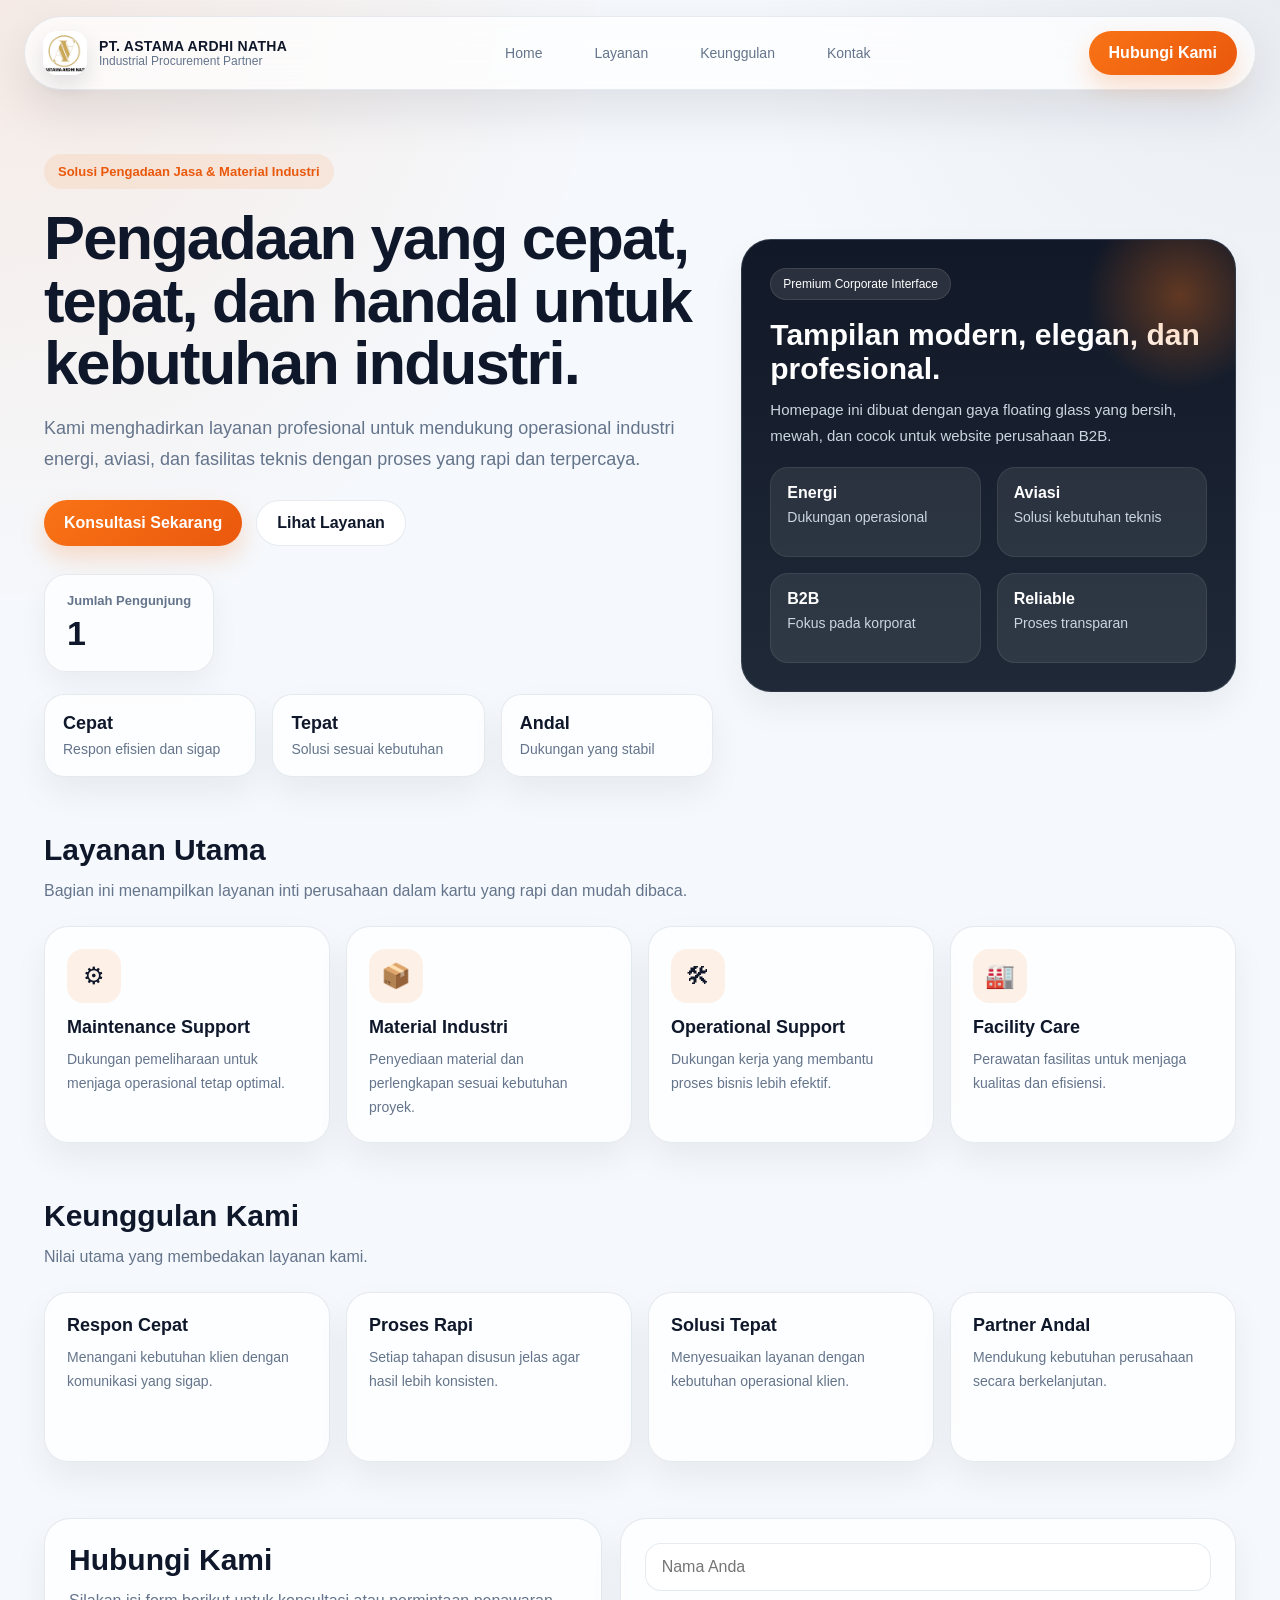
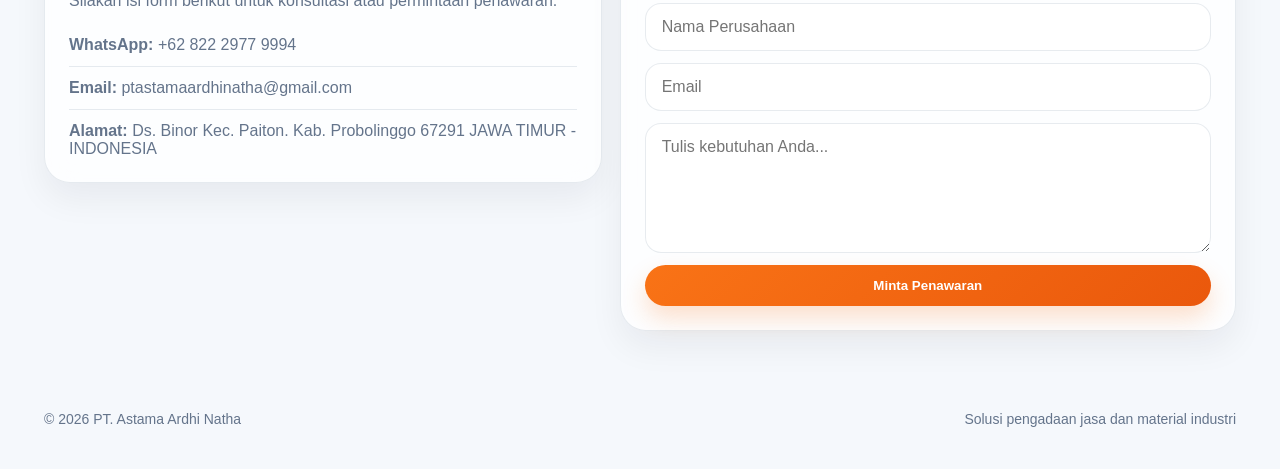
==== index.html @ fc47c4bd "Add files via upload" ====
<!DOCTYPE html>
<html lang="id">
<head>
    <head>
  <meta charset="UTF-8" />
  <meta name="viewport" content="width=device-width, initial-scale=1.0" />
  <title>PT. Astama Ardhi Natha | Pengadaan Jasa dan Material Industri</title>
  <meta name="description" content="PT. Astama Ardhi Natha menyediakan solusi pengadaan jasa dan material industri yang cepat, tepat, dan andal untuk kebutuhan bisnis Anda." />
  <meta name="keywords" content="pengadaan industri, material industri, jasa industri, perusahaan procurement, PT Astama Ardhi Natha" />
  <meta name="author" content="PT. Astama Ardhi Natha" />

  <meta property="og:title" content="PT. Astama Ardhi Natha" />
  <meta property="og:description" content="Solusi pengadaan jasa dan material industri yang profesional dan terpercaya." />
  <meta property="og:type" content="website" />
  <meta property="og:image" content="logo.jpeg" />
  <meta property="og:url" content="https://domainkamu.com" />

  <link rel="canonical" href="https://domainkamu.com" />
  <link rel="stylesheet" href="style.css" />
</head>
  <meta charset="UTF-8" />
  <meta name="viewport" content="width=device-width, initial-scale=1.0" />
  <title>PT. Astama Ardhi Natha</title>
  <link rel="stylesheet" href="style.css" />
</head>
<body>
  <header class="nav-wrap">
    <div class="navbar">
      <div class="logo">
        <img src="logo.jpeg" alt="Logo Perusahaan" class="logo-img" />
        <div class="logo-text">
            <span class="logo-title">PT. ASTAMA ARDHI NATHA</span>
            <span class="logo-subtitle">Industrial Procurement Partner</span>
    </div>
    </div>

      <nav class="nav-links">
        <a href="#home">Home</a>
        <a href="#layanan">Layanan</a>
        <a href="#keunggulan">Keunggulan</a>
        <a href="#kontak">Kontak</a>
      </nav>

      <a class="nav-cta" href="#kontak">Hubungi Kami</a>
    </div>
  </header>

  <main>
    <section class="hero" id="home">
      <div class="hero-content">
        <div class="badge">Solusi Pengadaan Jasa & Material Industri</div>
        <h1>Pengadaan yang cepat, tepat, dan handal untuk kebutuhan industri.</h1>
        <p>
          Kami menghadirkan layanan profesional untuk mendukung operasional industri energi, aviasi, dan fasilitas teknis dengan proses yang rapi dan terpercaya.
        </p>

        <div class="hero-buttons">
          <a class="btn-primary" href="#kontak">Konsultasi Sekarang</a>
          <a class="btn-secondary" href="#layanan">Lihat Layanan</a>
        </div>

        <div class="visitor-box">
          <div class="visitor-label">Jumlah Pengunjung</div>
          <div class="visitor-count" id="visitorCount">0</div>
        </div>

        <div class="stats">
          <div class="stat-card">
            <strong>Cepat</strong>
            <span>Respon efisien dan sigap</span>
          </div>
          <div class="stat-card">
            <strong>Tepat</strong>
            <span>Solusi sesuai kebutuhan</span>
          </div>
          <div class="stat-card">
            <strong>Andal</strong>
            <span>Dukungan yang stabil</span>
          </div>
        </div>
      </div>

      <div class="hero-card">
        <div>
          <div class="hero-tag">Premium Corporate Interface</div>
          <h2>Tampilan modern, elegan, dan profesional.</h2>
          <p>
            Homepage ini dibuat dengan gaya floating glass yang bersih, mewah, dan cocok untuk website perusahaan B2B.
          </p>
        </div>

        <div class="mini-grid">
          <div class="mini-card">
            <strong>Energi</strong>
            <span>Dukungan operasional</span>
          </div>
          <div class="mini-card">
            <strong>Aviasi</strong>
            <span>Solusi kebutuhan teknis</span>
          </div>
          <div class="mini-card">
            <strong>B2B</strong>
            <span>Fokus pada korporat</span>
          </div>
          <div class="mini-card">
            <strong>Reliable</strong>
            <span>Proses transparan</span>
          </div>
        </div>
      </div>
    </section>

    <section class="section" id="layanan">
      <h2>Layanan Utama</h2>
      <p>Bagian ini menampilkan layanan inti perusahaan dalam kartu yang rapi dan mudah dibaca.</p>

      <div class="grid-4">
        <article class="info-card">
          <div class="icon">⚙</div>
          <h3>Maintenance Support</h3>
          <p>Dukungan pemeliharaan untuk menjaga operasional tetap optimal.</p>
        </article>

        <article class="info-card">
          <div class="icon">📦</div>
          <h3>Material Industri</h3>
          <p>Penyediaan material dan perlengkapan sesuai kebutuhan proyek.</p>
        </article>

        <article class="info-card">
          <div class="icon">🛠</div>
          <h3>Operational Support</h3>
          <p>Dukungan kerja yang membantu proses bisnis lebih efektif.</p>
        </article>

        <article class="info-card">
          <div class="icon">🏭</div>
          <h3>Facility Care</h3>
          <p>Perawatan fasilitas untuk menjaga kualitas dan efisiensi.</p>
        </article>
      </div>
    </section>

    <section class="section" id="keunggulan">
      <h2>Keunggulan Kami</h2>
      <p>Nilai utama yang membedakan layanan kami.</p>

      <div class="grid-4">
        <article class="info-card">
          <h3>Respon Cepat</h3>
          <p>Menangani kebutuhan klien dengan komunikasi yang sigap.</p>
        </article>

        <article class="info-card">
          <h3>Proses Rapi</h3>
          <p>Setiap tahapan disusun jelas agar hasil lebih konsisten.</p>
        </article>

        <article class="info-card">
          <h3>Solusi Tepat</h3>
          <p>Menyesuaikan layanan dengan kebutuhan operasional klien.</p>
        </article>

        <article class="info-card">
          <h3>Partner Andal</h3>
          <p>Mendukung kebutuhan perusahaan secara berkelanjutan.</p>
        </article>
      </div>
    </section>

    <section class="section contact-section" id="kontak">
      <div class="contact-box">
        <h2>Hubungi Kami</h2>
        <p>Silakan isi form berikut untuk konsultasi atau permintaan penawaran.</p>

        <div class="contact-info">
          <div><strong>WhatsApp:</strong> +62 822 2977 9994</div>
          <div><strong>Email:</strong> ptastamaardhinatha@gmail.com</div>
          <div><strong>Alamat:</strong> Ds. Binor Kec. Paiton. Kab. Probolinggo 67291 JAWA TIMUR - INDONESIA</div>
        </div>
      </div>

      <form class="form-box">
        <input type="text" placeholder="Nama Anda" />
        <input type="text" placeholder="Nama Perusahaan" />
        <input type="email" placeholder="Email" />
        <textarea placeholder="Tulis kebutuhan Anda..."></textarea>
        <button type="submit" class="btn-primary full">Minta Penawaran</button>
      </form>
    </section>
  </main>

  <footer class="footer">
    <p>© 2026 PT. Astama Ardhi Natha</p>
    <p>Solusi pengadaan jasa dan material industri</p>
  </footer>

  <script src="script.js"></script>
</body>
</html>
---- style.css ----
:root {
  --bg: #f5f8fc;
  --white: rgba(255, 255, 255, 0.72);
  --text: #0f172a;
  --muted: #64748b;
  --line: rgba(148, 163, 184, 0.22);
  --primary: #f97316;
  --primary-dark: #ea580c;
  --shadow: 0 20px 50px rgba(15, 23, 42, 0.10);
  --radius: 24px;
}

* {
  box-sizing: border-box;
}

html {
  scroll-behavior: smooth;
}

body {
  margin: 0;
  font-family: Inter, Arial, sans-serif;
  background:
    radial-gradient(circle at top left, rgba(249, 115, 22, 0.10), transparent 25%),
    radial-gradient(circle at top right, rgba(15, 23, 42, 0.05), transparent 22%),
    var(--bg);
  color: var(--text);
}

a {
  text-decoration: none;
  color: inherit;
}

main {
  max-width: 1240px;
  margin: 0 auto;
  padding: 24px;
}

.nav-wrap {
  position: sticky;
  top: 16px;
  z-index: 1000;
  padding: 0 24px;
}

.navbar {
  max-width: 1240px;
  margin: 0 auto;
  display: flex;
  align-items: center;
  justify-content: space-between;
  gap: 20px;
  background: var(--white);
  backdrop-filter: blur(18px);
  border: 1px solid var(--line);
  border-radius: 999px;
  box-shadow: var(--shadow);
  padding: 14px 18px;
}

.logo {
  display: flex;
  align-items: center;
  gap: 12px;
}

.logo {
  display: flex;
  align-items: center;
  gap: 12px;
}

.logo-img {
  width: 44px;
  height: 44px;
  object-fit: cover;
  border-radius: 14px;
  flex-shrink: 0;
  box-shadow: 0 10px 22px rgba(15, 23, 42, 0.12);
}

.logo-text {
  display: flex;
  flex-direction: column;
}

.logo-title {
  display: block;
  font-weight: 800;
  font-size: 14px;
  letter-spacing: 0.3px;
}

.logo-subtitle {
  display: block;
  font-size: 12px;
  color: var(--muted);
}

.nav-links {
  display: flex;
  align-items: center;
  gap: 24px;
  font-size: 14px;
  color: var(--muted);
}

.nav-links a {
  padding: 10px 14px;
  border-radius: 999px;
  transition: 0.25s ease;
}

.nav-links a:hover {
  background: rgba(249, 115, 22, 0.10);
  color: var(--primary-dark);
}

.nav-cta,
.btn-primary,
.btn-secondary {
  display: inline-flex;
  align-items: center;
  justify-content: center;
  padding: 13px 20px;
  border-radius: 999px;
  font-weight: 700;
  transition: 0.25s ease;
  cursor: pointer;
  border: none;
}

.nav-cta,
.btn-primary {
  background: linear-gradient(135deg, var(--primary), var(--primary-dark));
  color: white;
  box-shadow: 0 12px 24px rgba(249, 115, 22, 0.22);
}

.nav-cta:hover,
.btn-primary:hover {
  transform: translateY(-1px);
}

.btn-secondary {
  background: white;
  border: 1px solid var(--line);
  color: var(--text);
}

.hero {
  display: grid;
  grid-template-columns: 1.15fr 0.85fr;
  gap: 28px;
  align-items: center;
  padding: 56px 0 28px;
}

.badge {
  display: inline-flex;
  padding: 10px 14px;
  border-radius: 999px;
  background: rgba(249, 115, 22, 0.10);
  color: var(--primary-dark);
  font-weight: 700;
  font-size: 13px;
  margin-bottom: 18px;
}

.hero h1 {
  font-size: clamp(40px, 4.8vw, 68px);
  line-height: 1.02;
  margin: 0 0 16px;
  letter-spacing: -0.03em;
}

.hero p {
  color: var(--muted);
  font-size: 18px;
  line-height: 1.75;
  max-width: 650px;
}

.hero-buttons {
  display: flex;
  gap: 14px;
  flex-wrap: wrap;
  margin: 24px 0;
}

.visitor-box {
  display: inline-flex;
  flex-direction: column;
  gap: 6px;
  margin: 4px 0 22px;
  padding: 18px 22px;
  border-radius: 22px;
  background: rgba(255, 255, 255, 0.72);
  border: 1px solid var(--line);
  box-shadow: 0 12px 28px rgba(15, 23, 42, 0.05);
}

.visitor-label {
  font-size: 13px;
  color: var(--muted);
  font-weight: 700;
}

.visitor-count {
  font-size: 34px;
  font-weight: 900;
  color: var(--text);
}

.stats,
.grid-4,
.mini-grid {
  display: grid;
  gap: 16px;
}

.stats {
  grid-template-columns: repeat(3, minmax(0, 1fr));
}

.stat-card,
.info-card,
.contact-box,
.form-box,
.hero-card {
  background: rgba(255, 255, 255, 0.76);
  backdrop-filter: blur(16px);
  border: 1px solid var(--line);
  box-shadow: 0 16px 34px rgba(15, 23, 42, 0.06);
}

.stat-card {
  border-radius: 20px;
  padding: 18px;
}

.stat-card strong {
  display: block;
  margin-bottom: 6px;
  font-size: 18px;
}

.stat-card span {
  color: var(--muted);
  font-size: 14px;
}

.hero-card {
  min-height: 440px;
  border-radius: 30px;
  padding: 28px;
  background: linear-gradient(180deg, #111827, #1f2937);
  color: white;
  position: relative;
  overflow: hidden;
  display: flex;
  flex-direction: column;
  justify-content: space-between;
}

.hero-card::before {
  content: "";
  position: absolute;
  inset: -40px -40px auto auto;
  width: 190px;
  height: 190px;
  border-radius: 50%;
  background: radial-gradient(circle, rgba(249, 115, 22, 0.34), transparent 70%);
}

.hero-tag {
  display: inline-flex;
  padding: 8px 12px;
  border-radius: 999px;
  background: rgba(255, 255, 255, 0.10);
  border: 1px solid rgba(255, 255, 255, 0.10);
  font-size: 12px;
  margin-bottom: 18px;
}

.hero-card h2 {
  font-size: 30px;
  margin: 0 0 10px;
  line-height: 1.15;
}

.hero-card p {
  color: #cbd5e1;
  margin: 0;
  font-size: 15px;
}

.mini-grid {
  grid-template-columns: repeat(2, 1fr);
  margin-top: 18px;
}

.mini-card {
  background: rgba(255, 255, 255, 0.08);
  border: 1px solid rgba(255, 255, 255, 0.08);
  border-radius: 18px;
  padding: 16px;
  min-height: 90px;
}

.mini-card strong {
  display: block;
  margin-bottom: 6px;
}

.mini-card span {
  color: #cbd5e1;
  font-size: 14px;
}

.section {
  padding: 28px 0;
}

.section h2 {
  font-size: 30px;
  margin: 0 0 10px;
}

.section p {
  color: var(--muted);
  margin: 0 0 22px;
  line-height: 1.7;
}

.grid-4 {
  grid-template-columns: repeat(4, 1fr);
}

.info-card {
  border-radius: 24px;
  padding: 22px;
  min-height: 170px;
}

.icon {
  width: 54px;
  height: 54px;
  border-radius: 16px;
  display: flex;
  align-items: center;
  justify-content: center;
  font-size: 24px;
  background: rgba(249, 115, 22, 0.10);
  margin-bottom: 14px;
}

.info-card h3 {
  margin: 0 0 10px;
  font-size: 18px;
}

.info-card p {
  margin: 0;
  font-size: 14px;
}

.contact-section {
  display: grid;
  grid-template-columns: 0.95fr 1.05fr;
  gap: 18px;
  align-items: start;
}

.contact-box,
.form-box {
  border-radius: 26px;
  padding: 24px;
}

.contact-info {
  display: grid;
  gap: 12px;
  margin-top: 18px;
  color: var(--muted);
}

.contact-info div {
  padding-bottom: 12px;
  border-bottom: 1px solid var(--line);
}

.contact-info div:last-child {
  border-bottom: none;
  padding-bottom: 0;
}

.form-box {
  display: grid;
  gap: 12px;
}

input,
textarea {
  width: 100%;
  border: 1px solid var(--line);
  border-radius: 16px;
  padding: 14px 16px;
  font: inherit;
  background: white;
  outline: none;
}

textarea {
  min-height: 130px;
  resize: vertical;
}

.full {
  width: 100%;
}

.footer {
  max-width: 1240px;
  margin: 0 auto;
  padding: 14px 24px 28px;
  display: flex;
  justify-content: space-between;
  gap: 16px;
  color: var(--muted);
  font-size: 14px;
  flex-wrap: wrap;
}

@media (max-width: 1024px) {
  .hero,
  .contact-section {
    grid-template-columns: 1fr;
  }

  .grid-4 {
    grid-template-columns: repeat(2, 1fr);
  }

  .nav-links {
    display: none;
  }
}

@media (max-width: 640px) {
  main {
    padding: 16px;
  }

  .nav-wrap {
    padding: 0 16px;
  }

  .navbar {
    border-radius: 24px;
    flex-wrap: wrap;
    justify-content: center;
  }

  .hero {
    padding-top: 34px;
  }

  .stats,
  .grid-4,
  .mini-grid {
    grid-template-columns: 1fr;
  }

  .hero-card {
    min-height: auto;
  }
}
---- style.css ----
:root {
  --bg: #f5f8fc;
  --white: rgba(255, 255, 255, 0.72);
  --text: #0f172a;
  --muted: #64748b;
  --line: rgba(148, 163, 184, 0.22);
  --primary: #f97316;
  --primary-dark: #ea580c;
  --shadow: 0 20px 50px rgba(15, 23, 42, 0.10);
  --radius: 24px;
}

* {
  box-sizing: border-box;
}

html {
  scroll-behavior: smooth;
}

body {
  margin: 0;
  font-family: Inter, Arial, sans-serif;
  background:
    radial-gradient(circle at top left, rgba(249, 115, 22, 0.10), transparent 25%),
    radial-gradient(circle at top right, rgba(15, 23, 42, 0.05), transparent 22%),
    var(--bg);
  color: var(--text);
}

a {
  text-decoration: none;
  color: inherit;
}

main {
  max-width: 1240px;
  margin: 0 auto;
  padding: 24px;
}

.nav-wrap {
  position: sticky;
  top: 16px;
  z-index: 1000;
  padding: 0 24px;
}

.navbar {
  max-width: 1240px;
  margin: 0 auto;
  display: flex;
  align-items: center;
  justify-content: space-between;
  gap: 20px;
  background: var(--white);
  backdrop-filter: blur(18px);
  border: 1px solid var(--line);
  border-radius: 999px;
  box-shadow: var(--shadow);
  padding: 14px 18px;
}

.logo {
  display: flex;
  align-items: center;
  gap: 12px;
}

.logo {
  display: flex;
  align-items: center;
  gap: 12px;
}

.logo-img {
  width: 44px;
  height: 44px;
  object-fit: cover;
  border-radius: 14px;
  flex-shrink: 0;
  box-shadow: 0 10px 22px rgba(15, 23, 42, 0.12);
}

.logo-text {
  display: flex;
  flex-direction: column;
}

.logo-title {
  display: block;
  font-weight: 800;
  font-size: 14px;
  letter-spacing: 0.3px;
}

.logo-subtitle {
  display: block;
  font-size: 12px;
  color: var(--muted);
}

.nav-links {
  display: flex;
  align-items: center;
  gap: 24px;
  font-size: 14px;
  color: var(--muted);
}

.nav-links a {
  padding: 10px 14px;
  border-radius: 999px;
  transition: 0.25s ease;
}

.nav-links a:hover {
  background: rgba(249, 115, 22, 0.10);
  color: var(--primary-dark);
}

.nav-cta,
.btn-primary,
.btn-secondary {
  display: inline-flex;
  align-items: center;
  justify-content: center;
  padding: 13px 20px;
  border-radius: 999px;
  font-weight: 700;
  transition: 0.25s ease;
  cursor: pointer;
  border: none;
}

.nav-cta,
.btn-primary {
  background: linear-gradient(135deg, var(--primary), var(--primary-dark));
  color: white;
  box-shadow: 0 12px 24px rgba(249, 115, 22, 0.22);
}

.nav-cta:hover,
.btn-primary:hover {
  transform: translateY(-1px);
}

.btn-secondary {
  background: white;
  border: 1px solid var(--line);
  color: var(--text);
}

.hero {
  display: grid;
  grid-template-columns: 1.15fr 0.85fr;
  gap: 28px;
  align-items: center;
  padding: 56px 0 28px;
}

.badge {
  display: inline-flex;
  padding: 10px 14px;
  border-radius: 999px;
  background: rgba(249, 115, 22, 0.10);
  color: var(--primary-dark);
  font-weight: 700;
  font-size: 13px;
  margin-bottom: 18px;
}

.hero h1 {
  font-size: clamp(40px, 4.8vw, 68px);
  line-height: 1.02;
  margin: 0 0 16px;
  letter-spacing: -0.03em;
}

.hero p {
  color: var(--muted);
  font-size: 18px;
  line-height: 1.75;
  max-width: 650px;
}

.hero-buttons {
  display: flex;
  gap: 14px;
  flex-wrap: wrap;
  margin: 24px 0;
}

.visitor-box {
  display: inline-flex;
  flex-direction: column;
  gap: 6px;
  margin: 4px 0 22px;
  padding: 18px 22px;
  border-radius: 22px;
  background: rgba(255, 255, 255, 0.72);
  border: 1px solid var(--line);
  box-shadow: 0 12px 28px rgba(15, 23, 42, 0.05);
}

.visitor-label {
  font-size: 13px;
  color: var(--muted);
  font-weight: 700;
}

.visitor-count {
  font-size: 34px;
  font-weight: 900;
  color: var(--text);
}

.stats,
.grid-4,
.mini-grid {
  display: grid;
  gap: 16px;
}

.stats {
  grid-template-columns: repeat(3, minmax(0, 1fr));
}

.stat-card,
.info-card,
.contact-box,
.form-box,
.hero-card {
  background: rgba(255, 255, 255, 0.76);
  backdrop-filter: blur(16px);
  border: 1px solid var(--line);
  box-shadow: 0 16px 34px rgba(15, 23, 42, 0.06);
}

.stat-card {
  border-radius: 20px;
  padding: 18px;
}

.stat-card strong {
  display: block;
  margin-bottom: 6px;
  font-size: 18px;
}

.stat-card span {
  color: var(--muted);
  font-size: 14px;
}

.hero-card {
  min-height: 440px;
  border-radius: 30px;
  padding: 28px;
  background: linear-gradient(180deg, #111827, #1f2937);
  color: white;
  position: relative;
  overflow: hidden;
  display: flex;
  flex-direction: column;
  justify-content: space-between;
}

.hero-card::before {
  content: "";
  position: absolute;
  inset: -40px -40px auto auto;
  width: 190px;
  height: 190px;
  border-radius: 50%;
  background: radial-gradient(circle, rgba(249, 115, 22, 0.34), transparent 70%);
}

.hero-tag {
  display: inline-flex;
  padding: 8px 12px;
  border-radius: 999px;
  background: rgba(255, 255, 255, 0.10);
  border: 1px solid rgba(255, 255, 255, 0.10);
  font-size: 12px;
  margin-bottom: 18px;
}

.hero-card h2 {
  font-size: 30px;
  margin: 0 0 10px;
  line-height: 1.15;
}

.hero-card p {
  color: #cbd5e1;
  margin: 0;
  font-size: 15px;
}

.mini-grid {
  grid-template-columns: repeat(2, 1fr);
  margin-top: 18px;
}

.mini-card {
  background: rgba(255, 255, 255, 0.08);
  border: 1px solid rgba(255, 255, 255, 0.08);
  border-radius: 18px;
  padding: 16px;
  min-height: 90px;
}

.mini-card strong {
  display: block;
  margin-bottom: 6px;
}

.mini-card span {
  color: #cbd5e1;
  font-size: 14px;
}

.section {
  padding: 28px 0;
}

.section h2 {
  font-size: 30px;
  margin: 0 0 10px;
}

.section p {
  color: var(--muted);
  margin: 0 0 22px;
  line-height: 1.7;
}

.grid-4 {
  grid-template-columns: repeat(4, 1fr);
}

.info-card {
  border-radius: 24px;
  padding: 22px;
  min-height: 170px;
}

.icon {
  width: 54px;
  height: 54px;
  border-radius: 16px;
  display: flex;
  align-items: center;
  justify-content: center;
  font-size: 24px;
  background: rgba(249, 115, 22, 0.10);
  margin-bottom: 14px;
}

.info-card h3 {
  margin: 0 0 10px;
  font-size: 18px;
}

.info-card p {
  margin: 0;
  font-size: 14px;
}

.contact-section {
  display: grid;
  grid-template-columns: 0.95fr 1.05fr;
  gap: 18px;
  align-items: start;
}

.contact-box,
.form-box {
  border-radius: 26px;
  padding: 24px;
}

.contact-info {
  display: grid;
  gap: 12px;
  margin-top: 18px;
  color: var(--muted);
}

.contact-info div {
  padding-bottom: 12px;
  border-bottom: 1px solid var(--line);
}

.contact-info div:last-child {
  border-bottom: none;
  padding-bottom: 0;
}

.form-box {
  display: grid;
  gap: 12px;
}

input,
textarea {
  width: 100%;
  border: 1px solid var(--line);
  border-radius: 16px;
  padding: 14px 16px;
  font: inherit;
  background: white;
  outline: none;
}

textarea {
  min-height: 130px;
  resize: vertical;
}

.full {
  width: 100%;
}

.footer {
  max-width: 1240px;
  margin: 0 auto;
  padding: 14px 24px 28px;
  display: flex;
  justify-content: space-between;
  gap: 16px;
  color: var(--muted);
  font-size: 14px;
  flex-wrap: wrap;
}

@media (max-width: 1024px) {
  .hero,
  .contact-section {
    grid-template-columns: 1fr;
  }

  .grid-4 {
    grid-template-columns: repeat(2, 1fr);
  }

  .nav-links {
    display: none;
  }
}

@media (max-width: 640px) {
  main {
    padding: 16px;
  }

  .nav-wrap {
    padding: 0 16px;
  }

  .navbar {
    border-radius: 24px;
    flex-wrap: wrap;
    justify-content: center;
  }

  .hero {
    padding-top: 34px;
  }

  .stats,
  .grid-4,
  .mini-grid {
    grid-template-columns: 1fr;
  }

  .hero-card {
    min-height: auto;
  }
}
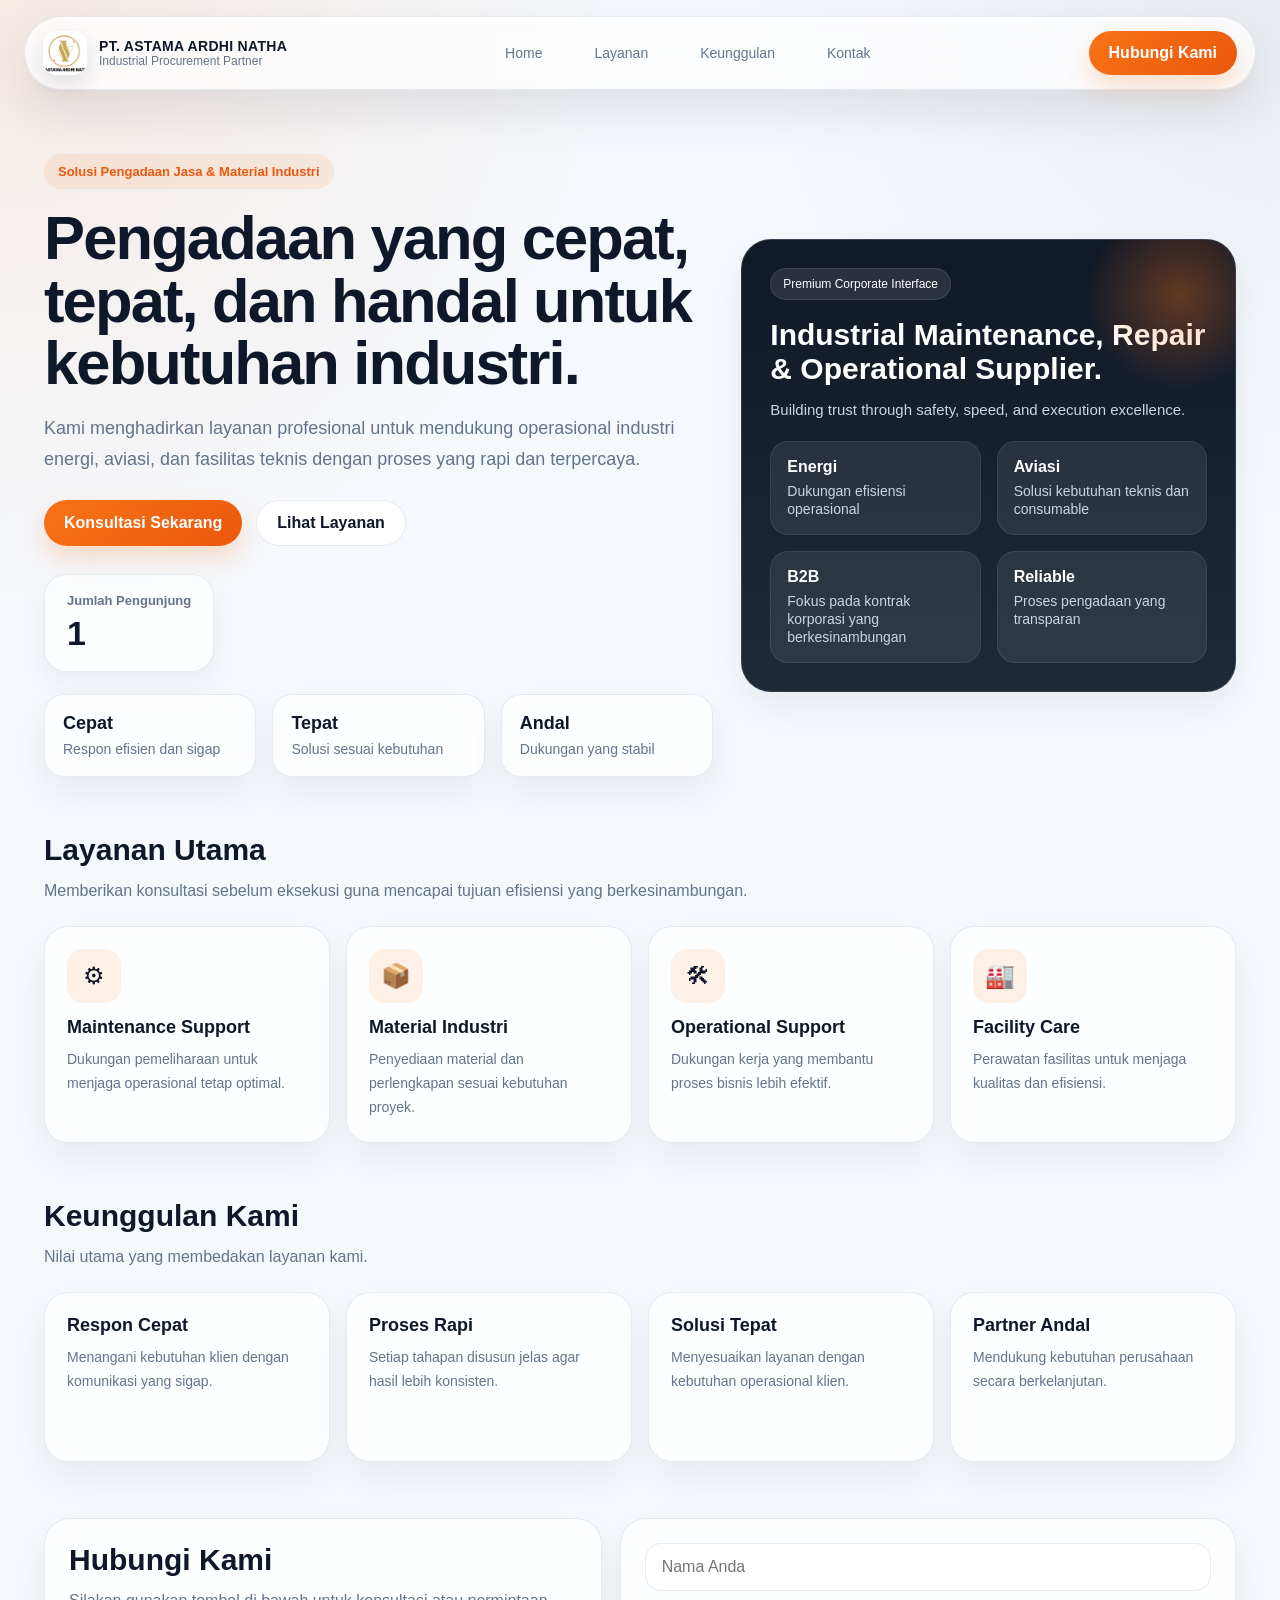
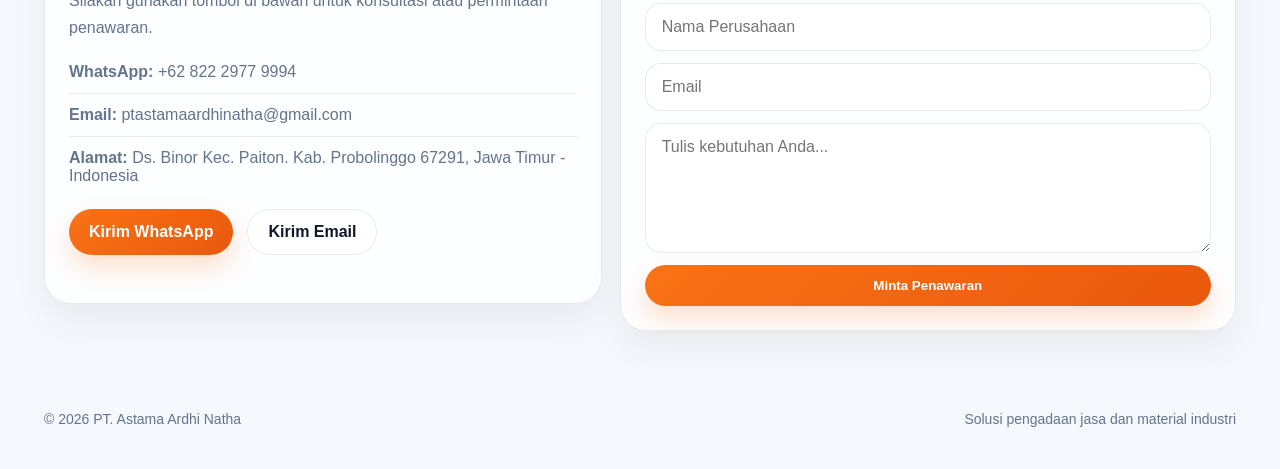
==== commit 61602c2c: "Refactor index.html for improved structure and links" ====
--- a/index.html
+++ b/index.html
@@ -1,26 +1,18 @@
 <!DOCTYPE html>
 <html lang="id">
 <head>
-    <head>
   <meta charset="UTF-8" />
   <meta name="viewport" content="width=device-width, initial-scale=1.0" />
   <title>PT. Astama Ardhi Natha | Pengadaan Jasa dan Material Industri</title>
   <meta name="description" content="PT. Astama Ardhi Natha menyediakan solusi pengadaan jasa dan material industri yang cepat, tepat, dan andal untuk kebutuhan bisnis Anda." />
   <meta name="keywords" content="pengadaan industri, material industri, jasa industri, perusahaan procurement, PT Astama Ardhi Natha" />
   <meta name="author" content="PT. Astama Ardhi Natha" />
-
   <meta property="og:title" content="PT. Astama Ardhi Natha" />
   <meta property="og:description" content="Solusi pengadaan jasa dan material industri yang profesional dan terpercaya." />
   <meta property="og:type" content="website" />
   <meta property="og:image" content="logo.jpeg" />
-  <meta property="og:url" content="https://domainkamu.com" />
-
-  <link rel="canonical" href="https://domainkamu.com" />
-  <link rel="stylesheet" href="style.css" />
-</head>
-  <meta charset="UTF-8" />
-  <meta name="viewport" content="width=device-width, initial-scale=1.0" />
-  <title>PT. Astama Ardhi Natha</title>
+  <meta property="og:url" content="https://nurulh38.github.io/PT-ASTAMA-ARDHI-NATHA/" />
+  <link rel="canonical" href="https://nurulh38.github.io/PT-ASTAMA-ARDHI-NATHA/" />
   <link rel="stylesheet" href="style.css" />
 </head>
 <body>
@@ -29,10 +21,10 @@
       <div class="logo">
         <img src="logo.jpeg" alt="Logo Perusahaan" class="logo-img" />
         <div class="logo-text">
-            <span class="logo-title">PT. ASTAMA ARDHI NATHA</span>
-            <span class="logo-subtitle">Industrial Procurement Partner</span>
-    </div>
-    </div>
+          <span class="logo-title">PT. ASTAMA ARDHI NATHA</span>
+          <span class="logo-subtitle">Industrial Procurement Partner</span>
+        </div>
+      </div>
 
       <nav class="nav-links">
         <a href="#home">Home</a>
@@ -41,7 +33,14 @@
         <a href="#kontak">Kontak</a>
       </nav>
 
-      <a class="nav-cta" href="#kontak">Hubungi Kami</a>
+      <a
+        class="nav-cta"
+        href="https://wa.me/6282229779994?text=Halo%20PT.%20Astama%20Ardhi%20Natha,%20saya%20ingin%20minta%20penawaran."
+        target="_blank"
+        rel="noopener noreferrer"
+      >
+        Hubungi Kami
+      </a>
     </div>
   </header>
 
@@ -55,7 +54,15 @@
         </p>
 
         <div class="hero-buttons">
-          <a class="btn-primary" href="#kontak">Konsultasi Sekarang</a>
+          <a
+            class="btn-primary"
+            href="https://wa.me/6282229779994?text=Halo%20PT.%20Astama%20Ardhi%20Natha,%20saya%20ingin%20konsultasi%20dan%20minta%20penawaran."
+            target="_blank"
+            rel="noopener noreferrer"
+          >
+            Konsultasi Sekarang
+          </a>
+
           <a class="btn-secondary" href="#layanan">Lihat Layanan</a>
         </div>
 
@@ -69,10 +76,12 @@
             <strong>Cepat</strong>
             <span>Respon efisien dan sigap</span>
           </div>
+
           <div class="stat-card">
             <strong>Tepat</strong>
             <span>Solusi sesuai kebutuhan</span>
           </div>
+
           <div class="stat-card">
             <strong>Andal</strong>
             <span>Dukungan yang stabil</span>
@@ -83,28 +92,31 @@
       <div class="hero-card">
         <div>
           <div class="hero-tag">Premium Corporate Interface</div>
-          <h2>Tampilan modern, elegan, dan profesional.</h2>
+          <h2>Industrial Maintenance, Repair & Operational Supplier.</h2>
           <p>
-            Homepage ini dibuat dengan gaya floating glass yang bersih, mewah, dan cocok untuk website perusahaan B2B.
+            Building trust through safety, speed, and execution excellence.
           </p>
         </div>
 
         <div class="mini-grid">
           <div class="mini-card">
             <strong>Energi</strong>
-            <span>Dukungan operasional</span>
-          </div>
+            <span>Dukungan efisiensi operasional</span>
+          </div>
+
           <div class="mini-card">
             <strong>Aviasi</strong>
-            <span>Solusi kebutuhan teknis</span>
-          </div>
+            <span>Solusi kebutuhan teknis dan consumable</span>
+          </div>
+
           <div class="mini-card">
             <strong>B2B</strong>
-            <span>Fokus pada korporat</span>
-          </div>
+            <span>Fokus pada kontrak korporasi yang berkesinambungan</span>
+          </div>
+
           <div class="mini-card">
             <strong>Reliable</strong>
-            <span>Proses transparan</span>
+            <span>Proses pengadaan yang transparan</span>
           </div>
         </div>
       </div>
@@ -112,7 +124,7 @@
 
     <section class="section" id="layanan">
       <h2>Layanan Utama</h2>
-      <p>Bagian ini menampilkan layanan inti perusahaan dalam kartu yang rapi dan mudah dibaca.</p>
+      <p>Memberikan konsultasi sebelum eksekusi guna mencapai tujuan efisiensi yang berkesinambungan.</p>
 
       <div class="grid-4">
         <article class="info-card">
@@ -171,20 +183,53 @@
     <section class="section contact-section" id="kontak">
       <div class="contact-box">
         <h2>Hubungi Kami</h2>
-        <p>Silakan isi form berikut untuk konsultasi atau permintaan penawaran.</p>
+        <p>Silakan gunakan tombol di bawah untuk konsultasi atau permintaan penawaran.</p>
 
         <div class="contact-info">
-          <div><strong>WhatsApp:</strong> +62 822 2977 9994</div>
-          <div><strong>Email:</strong> ptastamaardhinatha@gmail.com</div>
-          <div><strong>Alamat:</strong> Ds. Binor Kec. Paiton. Kab. Probolinggo 67291 JAWA TIMUR - INDONESIA</div>
-        </div>
-      </div>
-
-      <form class="form-box">
-        <input type="text" placeholder="Nama Anda" />
-        <input type="text" placeholder="Nama Perusahaan" />
-        <input type="email" placeholder="Email" />
-        <textarea placeholder="Tulis kebutuhan Anda..."></textarea>
+          <div>
+            <strong>WhatsApp:</strong>
+            <a href="https://wa.me/6282229779994" target="_blank" rel="noopener noreferrer">
+              +62 822 2977 9994
+            </a>
+          </div>
+
+          <div>
+            <strong>Email:</strong>
+            <a href="mailto:ptastamaardhinatha@gmail.com">
+              ptastamaardhinatha@gmail.com
+            </a>
+          </div>
+
+          <div>
+            <strong>Alamat:</strong>
+            Ds. Binor Kec. Paiton. Kab. Probolinggo 67291, Jawa Timur - Indonesia
+          </div>
+        </div>
+
+        <div class="hero-buttons">
+          <a
+            class="btn-primary"
+            href="https://wa.me/6282229779994?text=Halo%20PT.%20Astama%20Ardhi%20Natha,%20saya%20ingin%20meminta%20penawaran."
+            target="_blank"
+            rel="noopener noreferrer"
+          >
+            Kirim WhatsApp
+          </a>
+
+          <a
+            class="btn-secondary"
+            href="mailto:ptastamaardhinatha@gmail.com?subject=Permintaan%20Penawaran&body=Halo%20PT.%20Astama%20Ardhi%20Natha,%20saya%20ingin%20meminta%20penawaran."
+          >
+            Kirim Email
+          </a>
+        </div>
+      </div>
+
+      <form class="form-box" id="offerForm">
+        <input type="text" id="nama" placeholder="Nama Anda" required />
+        <input type="text" id="perusahaan" placeholder="Nama Perusahaan" required />
+        <input type="email" id="email" placeholder="Email" required />
+        <textarea id="kebutuhan" placeholder="Tulis kebutuhan Anda..." required></textarea>
         <button type="submit" class="btn-primary full">Minta Penawaran</button>
       </form>
     </section>
@@ -197,4 +242,4 @@
 
   <script src="script.js"></script>
 </body>
-</html>+</html>
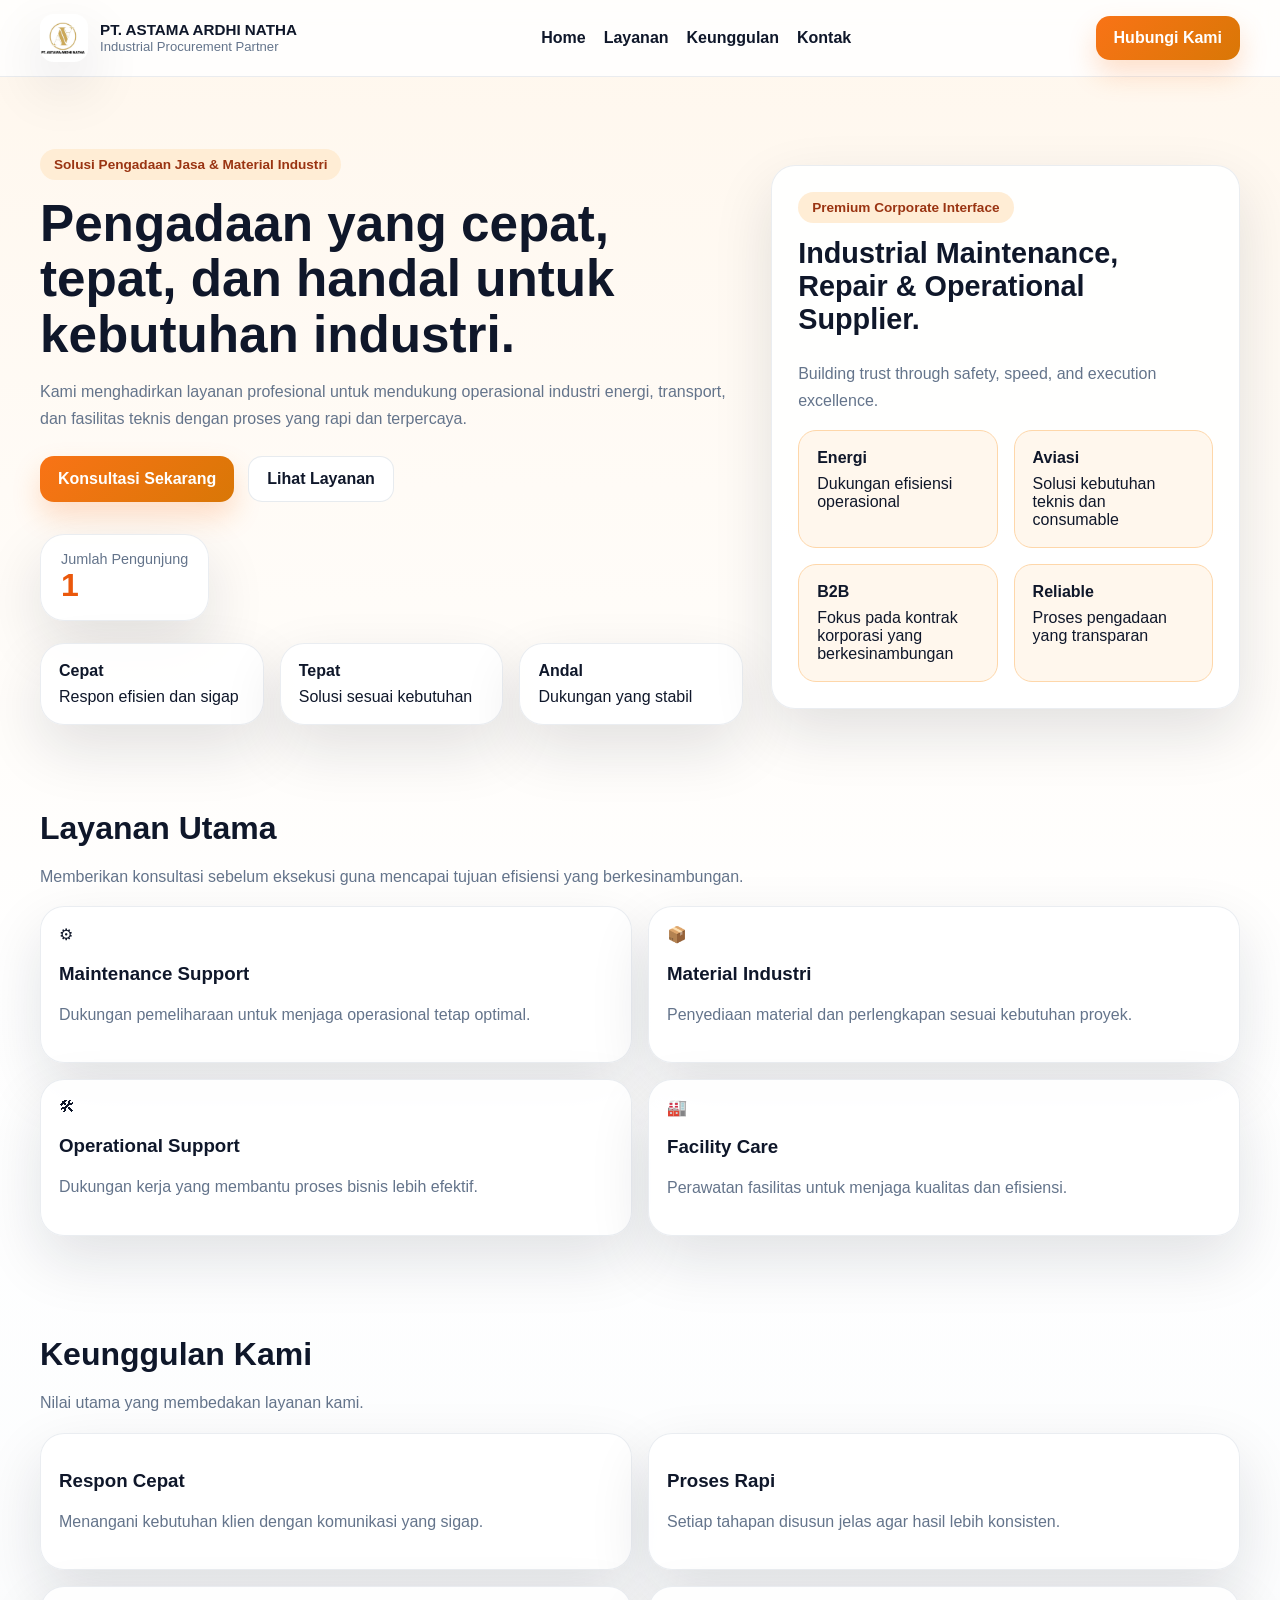
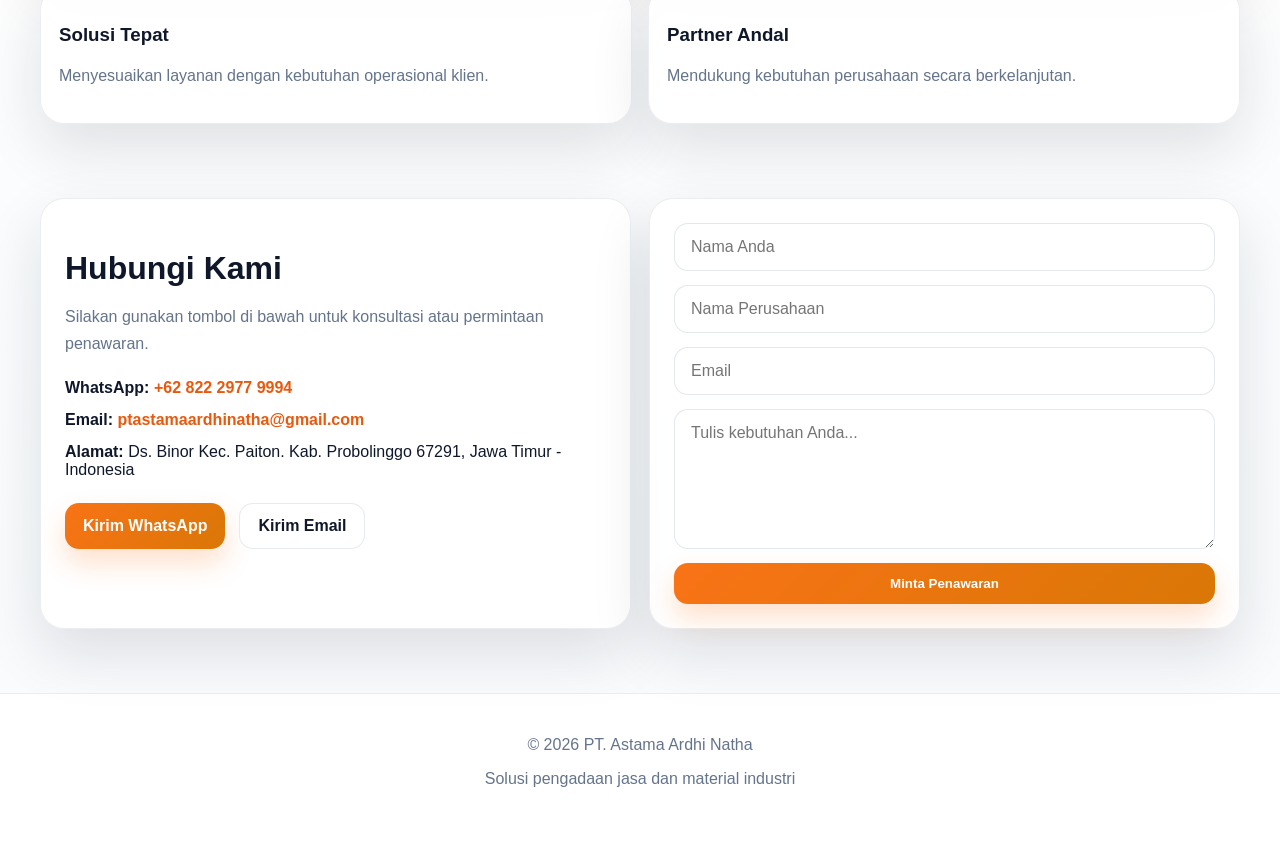
==== commit 3056e403: "Fix HTML formatting and update content" ====
--- a/index.html
+++ b/index.html
@@ -50,7 +50,7 @@
         <div class="badge">Solusi Pengadaan Jasa & Material Industri</div>
         <h1>Pengadaan yang cepat, tepat, dan handal untuk kebutuhan industri.</h1>
         <p>
-          Kami menghadirkan layanan profesional untuk mendukung operasional industri energi, aviasi, dan fasilitas teknis dengan proses yang rapi dan terpercaya.
+          Kami menghadirkan layanan profesional untuk mendukung operasional industri energi, transport, dan fasilitas teknis dengan proses yang rapi dan terpercaya.
         </p>
 
         <div class="hero-buttons">
--- a/style.css
+++ b/style.css
@@ -1,13 +1,12 @@
 :root {
-  --bg: #f5f8fc;
-  --white: rgba(255, 255, 255, 0.72);
+  --bg: #f8fafc;
+  --card: rgba(255, 255, 255, 0.9);
   --text: #0f172a;
   --muted: #64748b;
-  --line: rgba(148, 163, 184, 0.22);
+  --border: rgba(148, 163, 184, 0.2);
   --primary: #f97316;
   --primary-dark: #ea580c;
-  --shadow: 0 20px 50px rgba(15, 23, 42, 0.10);
-  --radius: 24px;
+  --shadow: 0 24px 60px rgba(15, 23, 42, 0.12);
 }
 
 * {
@@ -20,11 +19,8 @@
 
 body {
   margin: 0;
-  font-family: Inter, Arial, sans-serif;
-  background:
-    radial-gradient(circle at top left, rgba(249, 115, 22, 0.10), transparent 25%),
-    radial-gradient(circle at top right, rgba(15, 23, 42, 0.05), transparent 22%),
-    var(--bg);
+  font-family: Arial, Helvetica, sans-serif;
+  background: linear-gradient(180deg, #fff7ed 0%, #ffffff 40%, #f8fafc 100%);
   color: var(--text);
 }
 
@@ -33,32 +29,23 @@
   color: inherit;
 }
 
-main {
-  max-width: 1240px;
-  margin: 0 auto;
-  padding: 24px;
-}
-
 .nav-wrap {
   position: sticky;
-  top: 16px;
-  z-index: 1000;
-  padding: 0 24px;
+  top: 0;
+  z-index: 50;
+  backdrop-filter: blur(10px);
+  background: rgba(255, 255, 255, 0.84);
+  border-bottom: 1px solid var(--border);
 }
 
 .navbar {
-  max-width: 1240px;
+  width: min(1200px, calc(100% - 32px));
   margin: 0 auto;
   display: flex;
   align-items: center;
   justify-content: space-between;
-  gap: 20px;
-  background: var(--white);
-  backdrop-filter: blur(18px);
-  border: 1px solid var(--line);
-  border-radius: 999px;
-  box-shadow: var(--shadow);
-  padding: 14px 18px;
+  gap: 16px;
+  padding: 14px 0;
 }
 
 .logo {
@@ -67,55 +54,43 @@
   gap: 12px;
 }
 
-.logo {
-  display: flex;
-  align-items: center;
-  gap: 12px;
-}
-
 .logo-img {
-  width: 44px;
-  height: 44px;
-  object-fit: cover;
+  width: 48px;
+  height: 48px;
+  object-fit: contain;
   border-radius: 14px;
-  flex-shrink: 0;
-  box-shadow: 0 10px 22px rgba(15, 23, 42, 0.12);
+  background: #fff;
+  box-shadow: var(--shadow);
 }
 
 .logo-text {
   display: flex;
   flex-direction: column;
+  line-height: 1.2;
 }
 
 .logo-title {
-  display: block;
   font-weight: 800;
-  font-size: 14px;
-  letter-spacing: 0.3px;
+  font-size: 0.95rem;
 }
 
 .logo-subtitle {
-  display: block;
-  font-size: 12px;
+  font-size: 0.82rem;
   color: var(--muted);
 }
 
 .nav-links {
   display: flex;
-  align-items: center;
-  gap: 24px;
-  font-size: 14px;
-  color: var(--muted);
+  gap: 18px;
+  flex-wrap: wrap;
 }
 
 .nav-links a {
-  padding: 10px 14px;
-  border-radius: 999px;
-  transition: 0.25s ease;
+  font-weight: 700;
+  color: var(--text);
 }
 
 .nav-links a:hover {
-  background: rgba(249, 115, 22, 0.10);
   color: var(--primary-dark);
 }
 
@@ -125,348 +100,222 @@
   display: inline-flex;
   align-items: center;
   justify-content: center;
-  padding: 13px 20px;
-  border-radius: 999px;
-  font-weight: 700;
-  transition: 0.25s ease;
-  cursor: pointer;
-  border: none;
+  border-radius: 14px;
+  padding: 13px 18px;
+  font-weight: 800;
+  transition: 0.2s ease;
 }
 
 .nav-cta,
 .btn-primary {
-  background: linear-gradient(135deg, var(--primary), var(--primary-dark));
-  color: white;
-  box-shadow: 0 12px 24px rgba(249, 115, 22, 0.22);
+  background: linear-gradient(135deg, var(--primary), #d97706);
+  color: #fff;
+  box-shadow: 0 14px 28px rgba(249, 115, 22, 0.22);
+}
+
+.btn-secondary {
+  background: #fff;
+  border: 1px solid rgba(148, 163, 184, 0.22);
+  color: var(--text);
 }
 
 .nav-cta:hover,
-.btn-primary:hover {
+.btn-primary:hover,
+.btn-secondary:hover {
   transform: translateY(-1px);
 }
 
-.btn-secondary {
-  background: white;
-  border: 1px solid var(--line);
-  color: var(--text);
+.hero,
+.section,
+.contact-section {
+  width: min(1200px, calc(100% - 32px));
+  margin: 0 auto;
 }
 
 .hero {
-  display: grid;
-  grid-template-columns: 1.15fr 0.85fr;
+  padding: 72px 0 40px;
+  display: grid;
+  grid-template-columns: 1.2fr 0.8fr;
   gap: 28px;
   align-items: center;
-  padding: 56px 0 28px;
-}
-
-.badge {
+}
+
+.badge,
+.hero-tag {
   display: inline-flex;
-  padding: 10px 14px;
+  padding: 8px 14px;
   border-radius: 999px;
-  background: rgba(249, 115, 22, 0.10);
+  background: #ffedd5;
+  color: #9a3412;
+  font-weight: 700;
+  font-size: 0.85rem;
+}
+
+.hero h1 {
+  font-size: clamp(2.2rem, 4vw, 4rem);
+  line-height: 1.08;
+  margin: 16px 0;
+}
+
+.hero p,
+.section p,
+.contact-box p {
+  color: var(--muted);
+  line-height: 1.7;
+}
+
+.hero-buttons {
+  display: flex;
+  flex-wrap: wrap;
+  gap: 14px;
+  margin: 24px 0;
+}
+
+.visitor-box,
+.stat-card,
+.info-card,
+.hero-card,
+.contact-box,
+.form-box {
+  background: var(--card);
+  border: 1px solid var(--border);
+  border-radius: 24px;
+  box-shadow: var(--shadow);
+}
+
+.visitor-box {
+  display: inline-block;
+  padding: 16px 20px;
+  margin: 8px 0 22px;
+}
+
+.visitor-label {
+  color: var(--muted);
+  font-size: 0.9rem;
+}
+
+.visitor-count {
+  font-size: 2rem;
+  font-weight: 900;
+  color: var(--primary-dark);
+}
+
+.stats,
+.mini-grid,
+.grid-4 {
+  display: grid;
+  gap: 16px;
+}
+
+.stats {
+  grid-template-columns: repeat(3, 1fr);
+}
+
+.mini-grid,
+.grid-4 {
+  grid-template-columns: repeat(2, 1fr);
+}
+
+.stat-card,
+.info-card,
+.mini-card {
+  padding: 18px;
+}
+
+.stat-card strong,
+.info-card h3,
+.mini-card strong {
+  display: block;
+  margin-bottom: 8px;
+}
+
+.hero-card {
+  padding: 26px;
+}
+
+.hero-card h2 {
+  margin-top: 14px;
+  font-size: 1.8rem;
+}
+
+.mini-card {
+  border-radius: 18px;
+  background: #fff7ed;
+  border: 1px solid #fed7aa;
+}
+
+.section {
+  padding: 18px 0 56px;
+}
+
+.section h2,
+.contact-box h2 {
+  font-size: 2rem;
+  margin-bottom: 10px;
+}
+
+.contact-section {
+  display: grid;
+  grid-template-columns: 1fr 1fr;
+  gap: 18px;
+  padding-bottom: 64px;
+}
+
+.contact-box,
+.form-box {
+  padding: 24px;
+}
+
+.contact-info {
+  display: grid;
+  gap: 14px;
+  margin: 22px 0;
+}
+
+.contact-info a {
   color: var(--primary-dark);
   font-weight: 700;
-  font-size: 13px;
-  margin-bottom: 18px;
-}
-
-.hero h1 {
-  font-size: clamp(40px, 4.8vw, 68px);
-  line-height: 1.02;
-  margin: 0 0 16px;
-  letter-spacing: -0.03em;
-}
-
-.hero p {
-  color: var(--muted);
-  font-size: 18px;
-  line-height: 1.75;
-  max-width: 650px;
-}
-
-.hero-buttons {
-  display: flex;
+}
+
+.form-box {
+  display: grid;
   gap: 14px;
-  flex-wrap: wrap;
-  margin: 24px 0;
-}
-
-.visitor-box {
-  display: inline-flex;
-  flex-direction: column;
-  gap: 6px;
-  margin: 4px 0 22px;
-  padding: 18px 22px;
-  border-radius: 22px;
-  background: rgba(255, 255, 255, 0.72);
-  border: 1px solid var(--line);
-  box-shadow: 0 12px 28px rgba(15, 23, 42, 0.05);
-}
-
-.visitor-label {
-  font-size: 13px;
-  color: var(--muted);
-  font-weight: 700;
-}
-
-.visitor-count {
-  font-size: 34px;
-  font-weight: 900;
-  color: var(--text);
-}
-
-.stats,
-.grid-4,
-.mini-grid {
-  display: grid;
-  gap: 16px;
-}
-
-.stats {
-  grid-template-columns: repeat(3, minmax(0, 1fr));
-}
-
-.stat-card,
-.info-card,
-.contact-box,
-.form-box,
-.hero-card {
-  background: rgba(255, 255, 255, 0.76);
-  backdrop-filter: blur(16px);
-  border: 1px solid var(--line);
-  box-shadow: 0 16px 34px rgba(15, 23, 42, 0.06);
-}
-
-.stat-card {
-  border-radius: 20px;
-  padding: 18px;
-}
-
-.stat-card strong {
-  display: block;
-  margin-bottom: 6px;
-  font-size: 18px;
-}
-
-.stat-card span {
-  color: var(--muted);
-  font-size: 14px;
-}
-
-.hero-card {
-  min-height: 440px;
-  border-radius: 30px;
-  padding: 28px;
-  background: linear-gradient(180deg, #111827, #1f2937);
-  color: white;
-  position: relative;
-  overflow: hidden;
-  display: flex;
-  flex-direction: column;
-  justify-content: space-between;
-}
-
-.hero-card::before {
-  content: "";
-  position: absolute;
-  inset: -40px -40px auto auto;
-  width: 190px;
-  height: 190px;
-  border-radius: 50%;
-  background: radial-gradient(circle, rgba(249, 115, 22, 0.34), transparent 70%);
-}
-
-.hero-tag {
-  display: inline-flex;
-  padding: 8px 12px;
-  border-radius: 999px;
-  background: rgba(255, 255, 255, 0.10);
-  border: 1px solid rgba(255, 255, 255, 0.10);
-  font-size: 12px;
-  margin-bottom: 18px;
-}
-
-.hero-card h2 {
-  font-size: 30px;
-  margin: 0 0 10px;
-  line-height: 1.15;
-}
-
-.hero-card p {
-  color: #cbd5e1;
-  margin: 0;
-  font-size: 15px;
-}
-
-.mini-grid {
-  grid-template-columns: repeat(2, 1fr);
-  margin-top: 18px;
-}
-
-.mini-card {
-  background: rgba(255, 255, 255, 0.08);
-  border: 1px solid rgba(255, 255, 255, 0.08);
-  border-radius: 18px;
-  padding: 16px;
-  min-height: 90px;
-}
-
-.mini-card strong {
-  display: block;
-  margin-bottom: 6px;
-}
-
-.mini-card span {
-  color: #cbd5e1;
-  font-size: 14px;
-}
-
-.section {
-  padding: 28px 0;
-}
-
-.section h2 {
-  font-size: 30px;
-  margin: 0 0 10px;
-}
-
-.section p {
-  color: var(--muted);
-  margin: 0 0 22px;
-  line-height: 1.7;
-}
-
-.grid-4 {
-  grid-template-columns: repeat(4, 1fr);
-}
-
-.info-card {
-  border-radius: 24px;
-  padding: 22px;
-  min-height: 170px;
-}
-
-.icon {
-  width: 54px;
-  height: 54px;
-  border-radius: 16px;
-  display: flex;
-  align-items: center;
-  justify-content: center;
-  font-size: 24px;
-  background: rgba(249, 115, 22, 0.10);
-  margin-bottom: 14px;
-}
-
-.info-card h3 {
-  margin: 0 0 10px;
-  font-size: 18px;
-}
-
-.info-card p {
-  margin: 0;
-  font-size: 14px;
-}
-
-.contact-section {
-  display: grid;
-  grid-template-columns: 0.95fr 1.05fr;
-  gap: 18px;
-  align-items: start;
-}
-
-.contact-box,
-.form-box {
-  border-radius: 26px;
-  padding: 24px;
-}
-
-.contact-info {
-  display: grid;
-  gap: 12px;
-  margin-top: 18px;
-  color: var(--muted);
-}
-
-.contact-info div {
-  padding-bottom: 12px;
-  border-bottom: 1px solid var(--line);
-}
-
-.contact-info div:last-child {
-  border-bottom: none;
-  padding-bottom: 0;
-}
-
-.form-box {
-  display: grid;
-  gap: 12px;
-}
-
-input,
-textarea {
+  align-self: start;
+}
+
+.form-box input,
+.form-box textarea {
   width: 100%;
-  border: 1px solid var(--line);
-  border-radius: 16px;
+  border: 1px solid rgba(148, 163, 184, 0.25);
+  border-radius: 14px;
   padding: 14px 16px;
   font: inherit;
-  background: white;
-  outline: none;
-}
-
-textarea {
-  min-height: 130px;
+  background: #fff;
+}
+
+.form-box textarea {
+  min-height: 140px;
   resize: vertical;
 }
 
 .full {
   width: 100%;
+  border: none;
+  cursor: pointer;
 }
 
 .footer {
-  max-width: 1240px;
-  margin: 0 auto;
-  padding: 14px 24px 28px;
-  display: flex;
-  justify-content: space-between;
-  gap: 16px;
+  text-align: center;
+  padding: 26px 16px 40px;
   color: var(--muted);
-  font-size: 14px;
-  flex-wrap: wrap;
-}
-
-@media (max-width: 1024px) {
+  border-top: 1px solid var(--border);
+  background: #fff;
+}
+
+@media (max-width: 900px) {
   .hero,
   .contact-section {
     grid-template-columns: 1fr;
-  }
-
-  .grid-4 {
-    grid-template-columns: repeat(2, 1fr);
-  }
-
-  .nav-links {
-    display: none;
-  }
-}
-
-@media (max-width: 640px) {
-  main {
-    padding: 16px;
-  }
-
-  .nav-wrap {
-    padding: 0 16px;
-  }
-
-  .navbar {
-    border-radius: 24px;
-    flex-wrap: wrap;
-    justify-content: center;
-  }
-
-  .hero {
-    padding-top: 34px;
   }
 
   .stats,
@@ -475,7 +324,12 @@
     grid-template-columns: 1fr;
   }
 
-  .hero-card {
-    min-height: auto;
+  .navbar {
+    flex-direction: column;
+    align-items: flex-start;
   }
-}+
+  .nav-links {
+    gap: 14px;
+  }
+}
